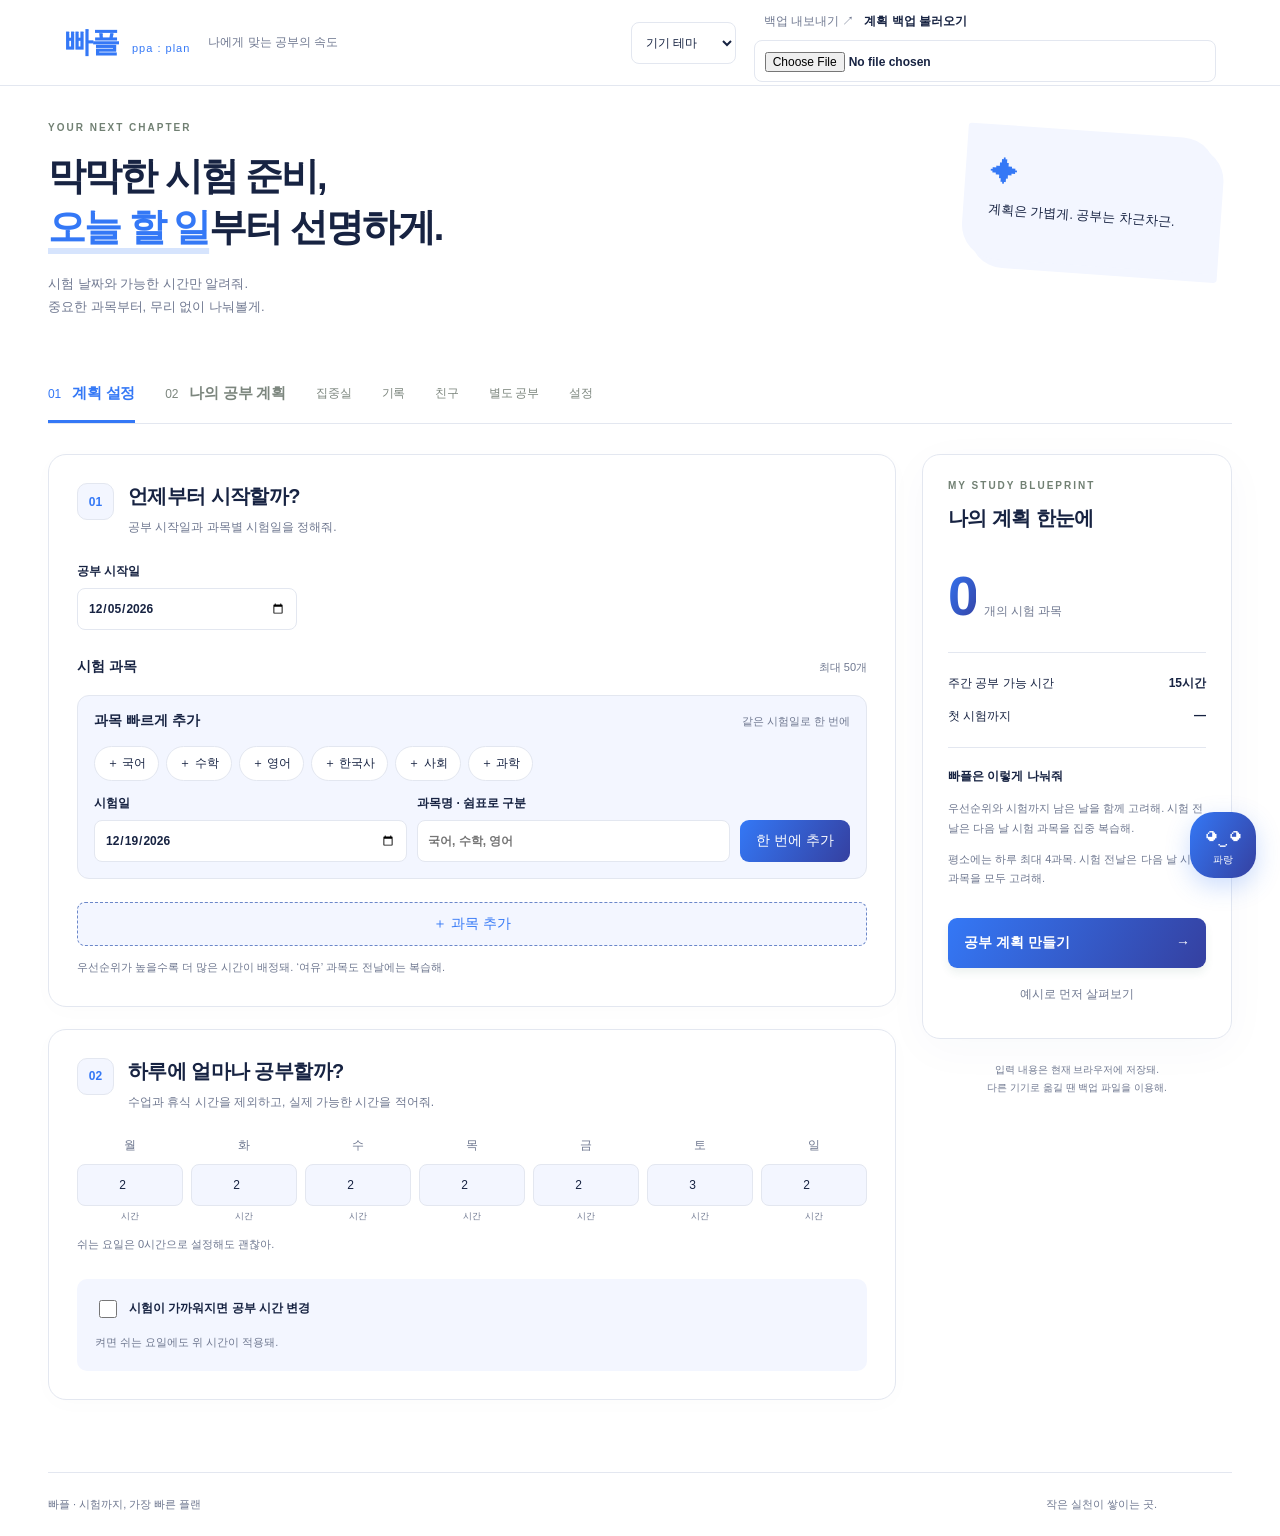
==== public/index.html @ 7ec25a76 "Update 빠플 to current hosted version" ====
<!doctype html><html lang="ko"><head><meta charset="UTF-8"><meta name="viewport" content="width=device-width,initial-scale=1"><meta name="theme-color" content="#245c48"><meta name="description" content="시험 일정과 공부할 수 있는 시간을 연결하는 나만의 자동 시험 플래너"><title>빠플 — 시험까지, 가장 빠른 플랜</title><link rel="stylesheet" href="style.css"><script src="engine.js" defer></script><script src="app.js" defer></script><script src="hub.js" defer></script><script src="daily.js" defer></script><link rel="stylesheet" href="hub.css"><link rel="manifest" href="/manifest.webmanifest"><link rel="apple-touch-icon" href="/favicon.svg"><link rel="stylesheet" href="/refined.css"><script src="/settings.js" defer></script><link rel="stylesheet" href="/cheer.css"><script src="/cheer.js" defer></script></head><body><header><a class="brand" href="#">빠플<span>ppa : plan</span></a><span class="tag">나에게 맞는 공부의 속도</span><select id="theme" aria-label="화면 테마"><option value="system">기기 테마</option><option value="light">라이트</option><option value="dark">다크</option></select><div class="backup-actions"><button id="backup" class="quiet">백업 내보내기 ↗</button><label class="backup-import">계획 백업 불러오기<input id="import" type="file" accept="application/json,.json" aria-label="계획 백업 파일 선택"></label></div></header><main><section class="intro"><div class="eyebrow">YOUR NEXT CHAPTER</div><h1>막막한 시험 준비,<br><em>오늘 할 일</em>부터 선명하게.</h1><p>시험 날짜와 가능한 시간만 알려줘.<br>중요한 과목부터, 무리 없이 나눠볼게.</p><div class="intro-note"><span>✦</span> 계획은 가볍게. 공부는 차근차근.</div></section><nav class="tabs" aria-label="화면 선택"><button id="setupTab" class="active">01 <b>계획 설정</b></button><button id="planTab">02 <b>나의 공부 계획</b></button><button data-hub="focus">집중실</button><button data-hub="records">기록</button><button data-hub="friends">친구</button><button data-hub="independent">별도 공부</button><button data-hub="settings">설정</button><span id="saveStatus">이 기기에 자동 저장</span></nav><div id="message" role="status" aria-live="polite"></div><section id="setup"><form id="form" novalidate><div class="layout"><div class="fields"><article class="card"><div class="section-title"><span>01</span><div><h2>언제부터 시작할까?</h2><p>공부 시작일과 과목별 시험일을 정해줘.</p></div></div><label class="start">공부 시작일<input id="start" type="date" required></label><div class="row-head"><h3>시험 과목</h3><span>최대 50개</span></div><div class="quick-entry"><div class="row-head"><h3>과목 빠르게 추가</h3><span>같은 시험일로 한 번에</span></div><div id="subjectChips"></div><div class="hub-row"><label>시험일<input id="quickDate" type="date"></label><label>과목명 · 쉼표로 구분<input id="quickNames" placeholder="국어, 수학, 영어" maxlength="500"></label><button type="button" id="quickAdd" class="hub-action">한 번에 추가</button></div></div><div id="subjects"></div><button type="button" id="add" class="add">＋ 과목 추가</button><p class="hint">우선순위가 높을수록 더 많은 시간이 배정돼. ‘여유’ 과목도 전날에는 복습해.</p></article><article class="card"><div class="section-title"><span>02</span><div><h2>하루에 얼마나 공부할까?</h2><p>수업과 휴식 시간을 제외하고, 실제 가능한 시간을 적어줘.</p></div></div><div class="hours" id="hours"></div><p class="hint">쉬는 요일은 0시간으로 설정해도 괜찮아.</p><div class="close-box"><label class="toggle"><input id="closeEnabled" type="checkbox"> 시험이 가까워지면 공부 시간 변경</label><div id="closeFields">시험 <input id="threshold" type="number" min="1" max="30" step="1" aria-label="임박 기준 일수">일 전부터 하루 <input id="closeHours" type="number" min="0" max="24" step="0.25" aria-label="임박 시 공부 시간">시간</div><p class="hint">켜면 쉬는 요일에도 위 시간이 적용돼.</p></div></article></div><aside><div class="summary"><div class="eyebrow">MY STUDY BLUEPRINT</div><h2>나의 계획 한눈에</h2><div class="summary-number"><strong id="count">0</strong><span>개의 시험 과목</span></div><dl><div><dt>주간 공부 가능 시간</dt><dd id="weekly">0시간</dd></div><div><dt>첫 시험까지</dt><dd id="until">—</dd></div></dl><div class="rule"><b>빠플은 이렇게 나눠줘</b><p>우선순위와 시험까지 남은 날을 함께 고려해. 시험 전날은 다음 날 시험 과목을 집중 복습해.</p><p>평소에는 하루 최대 4과목. 시험 전날은 다음 날 시험 과목을 모두 고려해.</p></div><button class="primary" type="submit">공부 계획 만들기 <span>→</span></button><button id="demo" class="quiet full" type="button">예시로 먼저 살펴보기</button></div><p class="privacy">입력 내용은 현재 브라우저에 저장돼.<br>다른 기기로 옮길 땐 백업 파일을 이용해.</p></aside></div></form></section><section id="result" hidden><div class="result-heading"><div><div class="eyebrow">ONE DAY AT A TIME</div><h2>이제, 한 칸씩 채워가자.</h2><p id="resultSub"></p></div><button id="edit" class="outline">설정 수정</button></div><div id="stats" class="stats"></div><div class="plan-layout"><article class="card calendar"><div class="calendar-head"><button id="prev" aria-label="이전 달">←</button><h3 id="month"></h3><button id="next" aria-label="다음 달">→</button></div><div class="weekdays"><span>일</span><span>월</span><span>화</span><span>수</span><span>목</span><span>금</span><span>토</span></div><div id="calendar"></div><div class="legend"><span>● 공부 계획</span><span>◇ 시험</span><span>✓ 완료</span></div></article><article class="card day-detail" id="detail"></article></div><article class="card insights"><h3>계획을 잘 활용하려면</h3><div id="insights"></div></article><button id="csv" class="outline">전체 계획 CSV 다운로드 ↓</button></section><section id="hub" hidden></section><button id="petButton" aria-label="파랑의 응원 보기">◕‿◕<small>파랑</small></button><section id="petPanel" hidden><div class="pet-head"><b>파랑의 한마디</b><button id="petClose">닫기</button></div><div class="pet-character">◕‿◕</div><div id="petTip" aria-live="polite"></div><button id="nextTip" class="outline">다른 한마디 ↻</button></section><button id="liveTimer" hidden aria-label="진행 중인 타이머 열기"><b></b><span></span></button><footer>빠플 · 시험까지, 가장 빠른 플랜 <span>작은 실천이 쌓이는 곳.</span></footer></main></body></html>
---- public/style.css ----
:root{--ink:#203d33;--muted:#758078;--green:#245c48;--line:#dce3da;--paper:#fafbf7}*{box-sizing:border-box}body{margin:0;background:var(--paper);color:var(--ink);font-family:Pretendard,-apple-system,BlinkMacSystemFont,'Segoe UI',sans-serif;font-size:14px}button,input,select{font:inherit}button,a,input,select{ -webkit-tap-highlight-color:transparent}button{cursor:pointer}button:disabled{opacity:.4;cursor:default}button:focus-visible,a:focus-visible,input:focus-visible,select:focus-visible{outline:3px solid #c3a24d;outline-offset:3px}header{height:86px;border-bottom:1px solid var(--line);display:flex;align-items:center;gap:28px;padding:0 max(5vw,20px);background:#fff9}.brand{font-size:29px;font-weight:850;letter-spacing:-2px;color:var(--green);text-decoration:none}.brand span{font-size:11px;letter-spacing:1px;margin-left:14px;font-weight:500}.tag{font-size:12px;color:var(--muted)}header button{margin-left:auto}main{max-width:1200px;margin:auto;padding:0 28px}.intro{position:relative;padding:60px 0 48px}.eyebrow{font-size:10px;letter-spacing:2px;color:#718073;font-weight:700}h1{font-size:43px;letter-spacing:-2px;line-height:1.35;margin:18px 0}h1 em{font-style:normal;color:var(--green);text-decoration:underline;text-decoration-color:#d5ddb9;text-underline-offset:8px;text-decoration-thickness:6px}.intro p{line-height:1.8;color:var(--muted)}.intro-note{position:absolute;right:18px;top:95px;width:250px;height:135px;transform:rotate(4deg);background:#edf0de;border-radius:3px 35px 3px 35px;padding:32px 25px;font-size:13px;box-shadow:8px 8px 0 #e2e8d640}.intro-note span{display:block;font-size:28px;color:#8f9b59;margin-bottom:12px}.tabs{display:flex;border-bottom:1px solid var(--line);gap:28px;margin-bottom:30px}.tabs button{padding:17px 0;border:0;border-bottom:3px solid transparent;background:none;color:#7c867e;font-size:12px}.tabs b{font-size:15px;margin-left:8px}.tabs .active{color:var(--green);border-color:var(--green)}.tabs>span{margin-left:auto;align-self:center;font-size:11px;color:var(--muted)}.layout{display:grid;grid-template-columns:minmax(0,1fr) 310px;gap:26px}.card,.summary{background:white;border:1px solid var(--line);border-radius:16px;padding:28px;margin-bottom:22px}.section-title{display:flex;gap:14px;margin-bottom:25px}.section-title>span{background:#edf3e9;color:var(--green);border-radius:10px;width:37px;height:37px;display:grid;place-items:center;font-weight:700;font-size:12px}h2{font-size:20px;letter-spacing:-.6px;margin:0 0 8px}h3{font-size:14px;margin:0}.section-title p{margin:0;color:var(--muted);font-size:12px;line-height:1.6}label{font-size:12px;font-weight:600}input,select{border:1px solid var(--line);background:#fcfdfb;color:var(--ink);padding:11px 10px;border-radius:8px;min-width:0;width:100%;height:42px}input[type=checkbox]{width:18px;height:18px;accent-color:var(--green)}.start{display:block;width:220px}.start input{display:block;margin-top:8px}.row-head{display:flex;justify-content:space-between;margin:28px 0 12px}.row-head span,.hint{font-size:11px;color:var(--muted);line-height:1.8}.subject{display:grid;grid-template-columns:minmax(90px,1fr) 145px 105px 28px;gap:8px;margin:12px 0}.subject label{font-size:10px;color:var(--muted)}.subject input,.subject select{margin-top:6px;font-size:12px}.remove{border:0;background:none;color:#9a7167;align-self:end;height:42px;font-size:20px}.add{border:1px dashed #b7c6b6;border-radius:8px;width:100%;padding:12px;background:#f9fbf6;color:var(--green);margin-top:5px}.hint{margin:12px 0 0}.hours{display:grid;grid-template-columns:repeat(7,1fr);gap:8px}.hours label{text-align:center;color:var(--muted);font-weight:500}.hours input{text-align:center;padding:10px 2px;margin-top:10px}.hours small{display:block;font-size:9px;margin-top:4px}.close-box{margin-top:24px;background:#f5f7f0;padding:18px;border-radius:10px}.toggle{display:flex;align-items:center;gap:9px;margin-bottom:12px}#closeFields{font-size:12px;line-height:2}#closeFields input{width:65px;height:34px;padding:6px}.summary{position:sticky;top:20px;background:#eff3e9;border-color:#e0e6d6;padding:25px}.summary h2{margin-top:14px}.summary-number{border-bottom:1px solid #d7dfce;padding:24px 0}.summary-number strong{font-size:55px;letter-spacing:-3px;margin-right:8px}.summary-number span{font-size:12px;color:var(--muted)}dl{margin:22px 0}dl div{display:flex;justify-content:space-between;font-size:12px;margin:16px 0}dd{margin:0;font-weight:700}.rule{font-size:12px;line-height:1.8;padding:18px 0;border-top:1px solid #d7dfce}.rule p{color:#6c7d6c;font-size:11px}.primary{border:0;background:var(--green);color:white;border-radius:9px;width:100%;padding:16px;font-weight:650;text-align:left;box-shadow:0 5px 9px #245c4815}.primary span{float:right}.quiet{background:transparent;border:0;color:var(--muted);font-size:12px;padding:10px}.full{width:100%;margin-top:8px}.privacy{text-align:center;color:var(--muted);font-size:10px;line-height:1.8}.import{display:block;text-align:center;color:var(--green);font-size:11px;text-decoration:underline;cursor:pointer}.import input{display:block;width:100%;font-size:10px;height:auto;margin-top:10px}footer{border-top:1px solid var(--line);margin-top:50px;padding:24px 0;font-size:11px;color:var(--muted)}footer span{float:right}.outline{background:white;border:1px solid var(--line);border-radius:8px;padding:11px 17px;color:var(--ink)}#message:empty{display:none}#message{padding:14px 18px;background:#fff0dd;color:#935216;border-radius:9px;margin-bottom:20px}.result-heading{display:flex;justify-content:space-between;align-items:center;margin:38px 0 25px}.result-heading h2{font-size:29px;margin-top:12px}.result-heading p{color:var(--muted);font-size:12px}.stats{display:grid;grid-template-columns:repeat(3,1fr);gap:16px;margin-bottom:24px}.stat{padding:20px;background:#edf3e9;border-radius:12px}.stat span{font-size:12px;color:var(--muted);display:block}.stat strong{font-size:28px;display:block;margin-top:10px}.plan-layout{display:grid;grid-template-columns:minmax(0,1.5fr) minmax(280px,1fr);gap:24px}.calendar{padding:22px}.calendar-head{display:flex;justify-content:space-between;align-items:center;margin-bottom:25px}.calendar-head button{background:transparent;border:1px solid var(--line);border-radius:7px;width:32px;height:32px}.weekdays,#calendar{display:grid;grid-template-columns:repeat(7,minmax(0,1fr))}.weekdays span{text-align:center;color:var(--muted);font-size:11px;padding:0 0 12px}#calendar button{min-height:72px;text-align:left;padding:9px 5px;border:1px solid #edf0e8;background:white;border-radius:6px;color:var(--ink);font-size:13px}#calendar button.active{background:#245c48;color:white;border-color:#245c48}#calendar button small{display:block;font-size:9px;margin-top:7px}#calendar button.exam{border-bottom:3px solid #b79d61}.legend{display:flex;gap:20px;margin-top:18px;font-size:10px;color:var(--muted)}.day-detail h2{font-size:23px;margin:10px 0}.day-detail>p{color:var(--muted);font-size:12px;line-height:1.7}.task{display:flex;align-items:center;gap:12px;padding:18px 0;border-bottom:1px solid var(--line);cursor:pointer}.task div{flex:1}.task strong{display:block;font-size:14px}.task small{display:block;font-size:10px;color:var(--muted);margin-top:5px}.task.checked strong{text-decoration:line-through;color:var(--muted)}.task>span{font-size:13px;font-weight:700}.exam-note{background:#f5eedf;padding:12px;border-radius:8px;margin:15px 0;font-size:12px}.insights p{font-size:12px;color:var(--muted);line-height:1.9}progress{width:100%;height:8px;accent-color:var(--green);margin-top:14px}[hidden]{display:none!important}@media(max-width:900px){.layout{grid-template-columns:1fr 270px;gap:16px}.subject{grid-template-columns:1fr 1fr}.subject .remove{grid-column:2;justify-self:end;height:24px}.hours{gap:4px}.card{padding:20px}.intro-note{right:0;width:220px}.plan-layout{grid-template-columns:1fr}}@media(max-width:680px){header{height:70px;gap:0;padding:0 20px}.tag,.brand span{display:none}main{padding:0 18px}.intro{padding:37px 0 25px}h1{font-size:32px}.intro-note{display:none}.intro p{font-size:13px}.layout{display:block}.summary{position:static}.tabs{gap:18px}.tabs>span{font-size:9px}.tabs b{font-size:13px;margin-left:3px}.card{padding:20px 16px}.hours{gap:5px}.hours input{font-size:13px}.subject{grid-template-columns:minmax(0,1fr) 135px;gap:8px}.subject select{width:100%}.row-head{margin-top:23px}.stats{gap:7px}.stat{padding:15px 10px}.stat strong{font-size:21px}.stat span{font-size:10px}.result-heading h2{font-size:23px}.result-heading{gap:10px}.outline{padding:10px;font-size:12px}#calendar button{min-height:65px}.calendar{padding:16px 10px}footer span{display:none}.start{width:100%}}
---- public/hub.css ----
:root{--green:#3478f6;--ink:#172342;--muted:#6f7890;--line:#e3e7f0;--paper:#fff;--surface:#fff;--soft:#f3f6ff;--gradient:linear-gradient(120deg,#3478f6,#3540a0)}html[data-theme=dark]{color-scheme:dark;--ink:#edf1ff;--muted:#9ca9c5;--line:#293148;--paper:#080a0f;--surface:#111621;--soft:#171e31}body{background:var(--paper);color:var(--ink)}header{background:var(--paper);gap:18px}header #theme{width:105px;margin-left:auto;font-size:12px}header #backup{margin-left:0}.card,.summary,input,select,.outline,#calendar button{background:var(--surface);color:var(--ink);border-color:var(--line)}.summary,.stat,.section-title>span,.close-box,.intro-note{background:var(--soft);border-color:var(--line)}.primary,#calendar button.active{background:var(--gradient);color:#fff}.intro-note{box-shadow:8px 8px 0 var(--soft)}.intro-note span{color:var(--green)}h1 em{text-decoration-color:#3478f633}.summary-number,.rule,.task{border-color:var(--line)}.rule p{color:var(--muted)}.add{background:var(--soft);border-color:#6b87c9}.tabs{overflow-x:auto;gap:22px;white-space:nowrap}.tabs>span{display:none}.exam-note{background:var(--soft)}#petButton{position:fixed;bottom:22px;right:24px;width:66px;height:66px;border:0;border-radius:24px;background:var(--gradient);color:white;font-size:23px;box-shadow:0 8px 25px #3478f640;z-index:5;animation:float 4s ease-in-out infinite}#petButton small{display:block;font-size:10px;margin-top:3px}@keyframes float{50%{transform:translateY(-5px)}}#petPanel{position:fixed;right:24px;bottom:100px;background:var(--surface);border:1px solid var(--line);border-radius:20px;width:340px;max-width:calc(100vw - 32px);padding:18px;box-shadow:0 15px 80px #0003;z-index:6}.pet-head{display:flex;justify-content:space-between;align-items:center}.pet-head button,.pet-prompts button,#petForm button{border:1px solid var(--line);background:var(--soft);color:var(--ink);padding:8px;border-radius:8px}.pet-character{background:var(--gradient);color:white;font-size:42px;width:100px;padding:20px 5px;text-align:center;border-radius:30px;margin:20px auto}#petChat{max-height:190px;overflow:auto;font-size:12px;line-height:1.8}#petChat p{padding:10px;border-radius:10px;background:var(--soft)}#petForm{display:flex;gap:7px;margin-top:15px}.pet-prompts{display:flex;gap:6px}#hub{margin-top:30px}.hub-heading{margin:25px 0}.hub-heading h2{font-size:28px}.hub-grid{display:grid;grid-template-columns:1.3fr 1fr;gap:24px}.timer-display{font-size:clamp(48px,8vw,85px);font-variant-numeric:tabular-nums;text-align:center;letter-spacing:-3px;margin:35px 0 10px}.center{text-align:center}.mode-buttons{display:flex;gap:6px;margin:20px 0;flex-wrap:wrap}.mode-buttons button,.hub-action{border:1px solid var(--line);background:var(--soft);color:var(--ink);padding:11px 16px;border-radius:9px}.mode-buttons button.selected{background:var(--gradient);color:white}.hub-row{display:flex;gap:10px;align-items:center;margin:14px 0}.hub-row label{flex:1}.hub-row input,.hub-row select{margin-top:8px}.record-row,.friend-row{padding:16px 0;border-bottom:1px solid var(--line);display:flex;gap:12px;align-items:center}.record-row>div,.friend-row>div{flex:1}.record-row small,.friend-row small{display:block;color:var(--muted);font-size:11px;line-height:1.8}.friend-row button{border:1px solid var(--line);border-radius:8px;background:var(--soft);color:var(--ink);padding:8px}.code{font-size:12px;overflow-wrap:anywhere;background:var(--soft);padding:15px;border-radius:9px;user-select:all}.chat-list{height:250px;overflow:auto;padding:10px 0}.bubble{background:var(--soft);padding:12px;border-radius:10px;margin:8px 35px 8px 0;white-space:pre-wrap;overflow-wrap:anywhere;font-size:13px}.bubble.mine{margin:8px 0 8px 35px;background:var(--gradient);color:white}.bubble small{display:block;font-size:9px;opacity:.7;margin-top:7px}.notice{padding:14px;border:1px solid var(--line);border-radius:9px;font-size:12px;color:var(--muted);line-height:1.8}#hub input[type=checkbox]{width:18px;height:18px}.summary-number strong{color:var(--ink)}@media(max-width:680px){.hub-grid{display:block}header{gap:8px}header #theme{width:90px}header #backup{font-size:10px}.tabs{gap:18px}.tabs button{flex-shrink:0}#petButton{right:16px;bottom:16px}.hub-row{flex-wrap:wrap}.hub-row label{min-width:100px}}@media(prefers-reduced-motion:reduce){*{animation:none!important;transition:none!important}}
/* Refined daily workspace */
main{max-width:1240px}.intro{padding:36px 0 32px}h1{font-size:38px}.intro p{font-size:13px}.intro-note{top:45px}.tabs{gap:30px;background:var(--paper);position:sticky;top:0;z-index:3;padding-top:4px}.tabs button{letter-spacing:-.2px}.card,.summary{box-shadow:0 4px 24px #14275c04;border-radius:18px}.section-title>span{border:1px solid var(--line);background:var(--soft)}.hub-heading{margin:32px 0 24px}.hub-heading h2{margin-top:12px;letter-spacing:-1px}.quick-entry{background:var(--soft);border:1px solid var(--line);border-radius:12px;padding:16px;margin:18px 0}.quick-entry .row-head{margin:0 0 14px}#subjectChips{display:flex;flex-wrap:wrap;gap:7px}#subjectChips button{border:1px solid var(--line);background:var(--surface);color:var(--ink);border-radius:20px;padding:8px 12px;font-size:12px}.quick-entry .hub-row{align-items:end;margin-bottom:0}.quick-entry .hub-row label{min-width:130px}.quick-entry input{background:var(--surface)}.quick-entry .hub-action{height:42px;white-space:nowrap;background:var(--gradient);color:white;border:0}.subject{background:var(--surface);padding:13px 0;margin:0;border-bottom:1px solid var(--line)}.subject label{font-size:11px}.hours input{background:var(--soft)}.summary{background:var(--surface);box-shadow:0 10px 45px #213d8a08}.summary-number strong{background:var(--gradient);background-clip:text;-webkit-text-fill-color:transparent}.primary{transition:box-shadow .15s,transform .15s}.primary:hover{box-shadow:0 6px 22px #3478f633}.primary:active{transform:translateY(1px)}#message{background:var(--soft);border:1px solid var(--line);color:var(--ink);font-size:13px;line-height:1.6;scroll-margin-top:75px}#message.error{background:#fff0f1;border-color:#f4a4ad;color:#ab2034;border-left:4px solid #dc334b;font-weight:600}html[data-theme=dark] #message.error{background:#30151e;border-color:#8f354b;color:#ffb6c3}input[aria-invalid=true],select[aria-invalid=true]{border:2px solid #dc334b!important;background:#dc334b0d!important}.focus-grid{grid-template-columns:1fr 1fr;align-items:start}.focus-grid>.card{margin-bottom:0}.focus-grid .alarm-card{grid-column:1/-1;margin-top:0;display:grid;grid-template-columns:1fr 1fr;gap:8px 25px}.alarm-card h2,.alarm-card>.hint,.alarm-card #alarmStatus{grid-column:1/-1}.alarm-card h3,.alarm-card h3+.hint{display:none}.progress-ring{--progress:0%;position:relative;margin:30px auto 22px;width:260px;height:260px;border-radius:50%;background:conic-gradient(from -90deg,#3478f6 0%,#3540a0 var(--progress),var(--line) var(--progress));display:flex;flex-direction:column;align-items:center;justify-content:center;isolation:isolate}.progress-ring:before{content:'';position:absolute;inset:9px;border-radius:50%;background:var(--surface);z-index:-1}.progress-ring .timer-display{font-size:42px;letter-spacing:-1.5px;margin:0 0 15px}.progress-ring strong{font-size:22px;color:var(--green)}.progress-ring small{color:var(--muted);margin-top:8px;font-size:11px}.daily-heading{display:flex;align-items:center;justify-content:space-between;gap:12px;margin-bottom:24px}.daily-heading h2{margin-top:10px;margin-bottom:0}.daily-heading>span{font-size:11px;border:1px solid var(--line);border-radius:7px;padding:8px;color:var(--muted)}.daily-task{display:flex;align-items:center;gap:12px;padding:19px 0;border-bottom:1px solid var(--line)}.subject-dot{width:8px;height:27px;border-radius:5px;background:var(--gradient)}.daily-task-info{flex:1;min-width:65px}.daily-task-info b{font-size:14px;overflow-wrap:anywhere}.daily-task-info small{display:block;color:var(--muted);font-size:11px;margin-top:6px}.minute-editor{display:flex;align-items:center;gap:5px;color:var(--muted);font-size:11px}.minute-editor input{width:72px;height:38px;text-align:center;padding:6px;font-size:14px;font-weight:600}.daily-task .outline{font-size:11px;padding:10px}.daily-total{display:flex;justify-content:space-between;background:var(--soft);padding:16px;border-radius:10px;margin-top:22px;font-size:12px}.daily-total b{font-size:15px}.today-inline{border-top:1px solid var(--line);margin-top:24px;padding-top:24px}.today-inline+.primary{margin-top:18px}.empty-state{padding:35px 10px;text-align:center;color:var(--muted);line-height:1.8}.empty-state p{font-size:12px}.my-achievement{padding:18px;background:var(--soft);border-radius:12px;margin:20px 0}.my-achievement>span{font-size:12px;display:block;margin-bottom:10px}.my-achievement>strong{font-size:22px;letter-spacing:-.5px}.my-achievement small{font-size:14px;color:var(--muted);font-weight:400}#petTip{font-size:14px;line-height:1.9;padding:18px 0 24px}.pet-head button{padding:8px 12px}.friend-row{padding:20px 0}.friend-row small{margin-top:6px}.friend-row>div{overflow-wrap:anywhere}.timer-display{font-weight:650}.record-row b{font-size:14px}footer{padding-right:75px}html[data-theme=dark] .card{box-shadow:none}@media(max-width:900px){.quick-entry .hub-row{flex-wrap:wrap}.focus-grid{grid-template-columns:1fr 1fr}.daily-task{flex-wrap:wrap}.daily-task-info{flex-basis:80px}}@media(max-width:680px){.intro{padding:25px 0 22px}h1{font-size:29px}.intro p{font-size:12px}.tabs{gap:23px}.hub-heading h2{font-size:24px}.focus-grid{display:flex;flex-direction:column;gap:18px}.focus-grid>.card{width:100%}.daily-card{order:-1}.focus-grid .alarm-card{display:block}.progress-ring{width:240px;height:240px}.quick-entry .hub-row{display:grid;grid-template-columns:1fr}.quick-entry .hub-row label{width:100%}.quick-entry .hub-action{width:100%}.quick-entry .row-head span{font-size:10px}.daily-task{flex-wrap:nowrap;gap:9px}.daily-task-info{flex-basis:auto}.minute-editor input{width:62px}.subject{padding:16px 0}#message{scroll-margin-top:65px}.today-inline .daily-task{flex-wrap:wrap}.today-inline .daily-task-info{flex:1}.summary{padding:24px}.timer-display{font-size:45px}} 
.save-minutes{border:0;background:var(--soft);color:var(--green);padding:8px;border-radius:7px;font-size:10px}.daily-task{gap:8px}.daily-task .outline{padding:10px 8px}@media(max-width:400px){.daily-task{flex-wrap:wrap}.daily-task-info{min-width:80px}.daily-task .outline{margin-left:auto}}
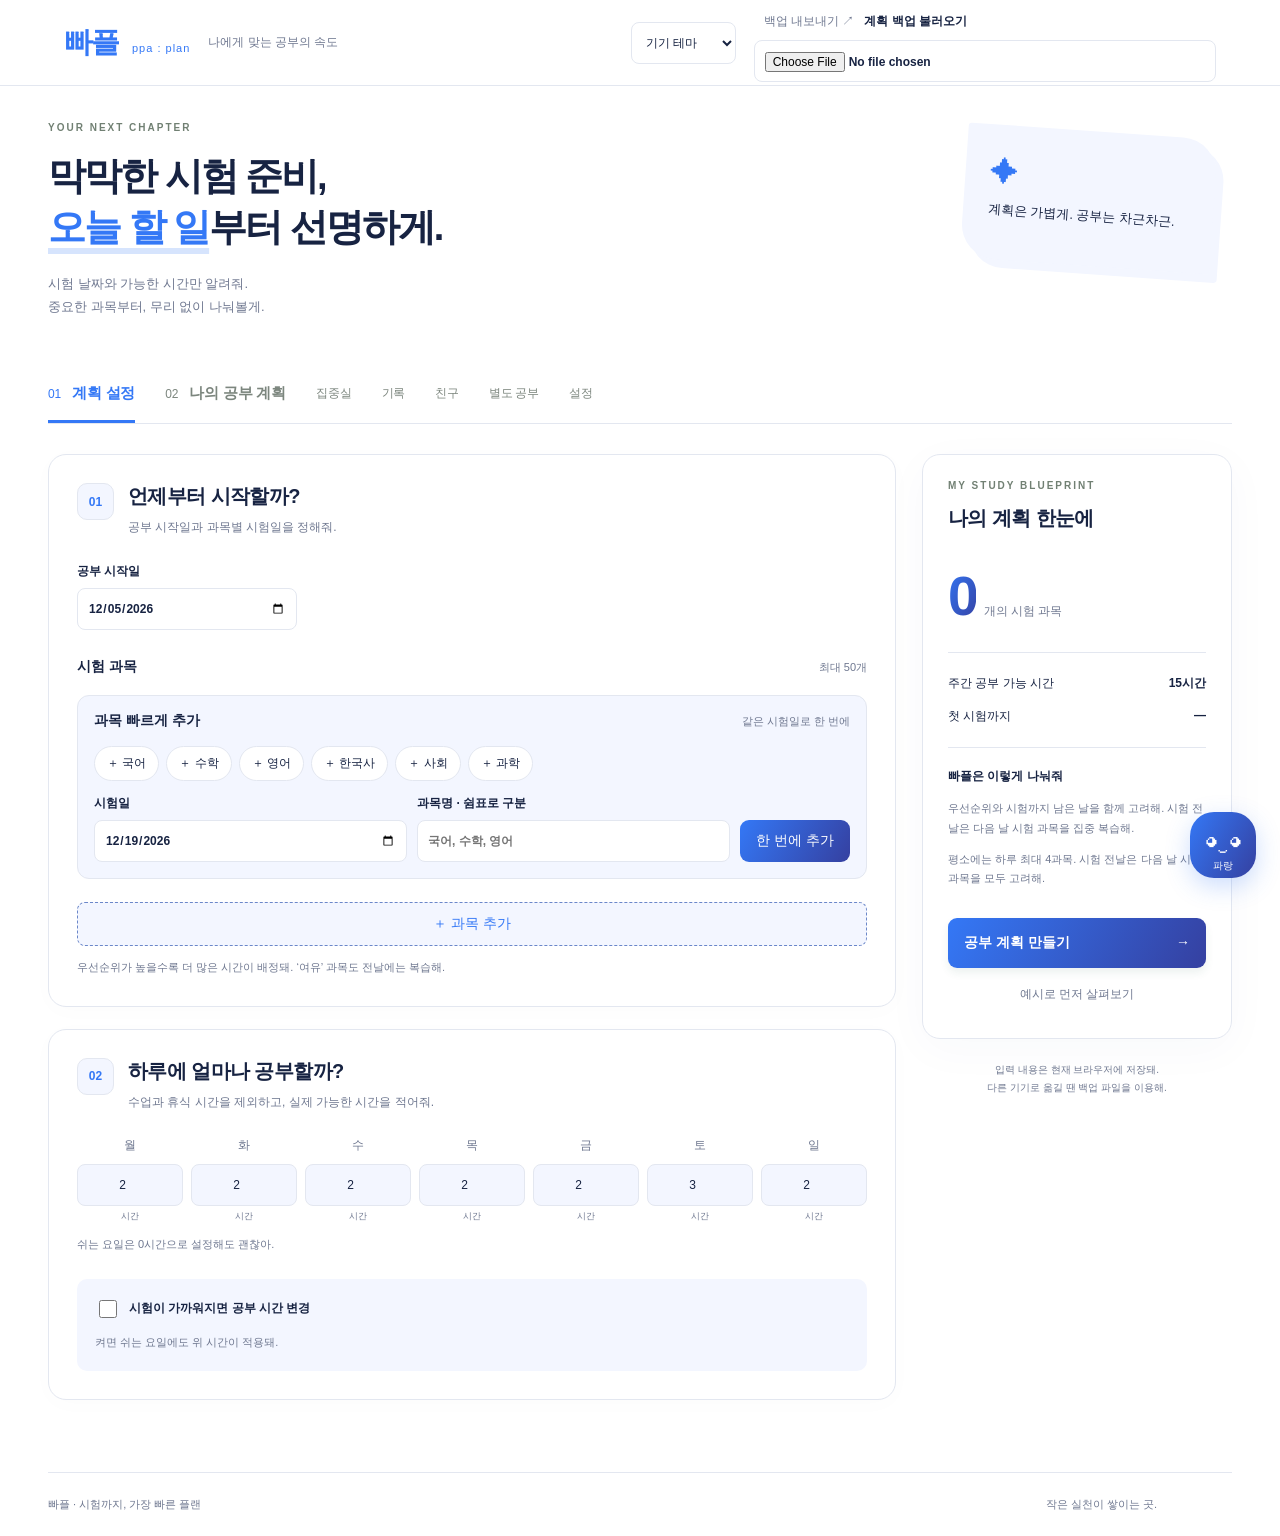
==== commit 8d833231: "Fix responsive form overlap and long-content overflow across study screens" ====
--- a/public/index.html
+++ b/public/index.html
@@ -1 +1 @@
-<!doctype html><html lang="ko"><head><meta charset="UTF-8"><meta name="viewport" content="width=device-width,initial-scale=1"><meta name="theme-color" content="#245c48"><meta name="description" content="시험 일정과 공부할 수 있는 시간을 연결하는 나만의 자동 시험 플래너"><title>빠플 — 시험까지, 가장 빠른 플랜</title><link rel="stylesheet" href="style.css"><script src="engine.js" defer></script><script src="app.js" defer></script><script src="hub.js" defer></script><script src="daily.js" defer></script><link rel="stylesheet" href="hub.css"><link rel="manifest" href="/manifest.webmanifest"><link rel="apple-touch-icon" href="/favicon.svg"><link rel="stylesheet" href="/refined.css"><script src="/settings.js" defer></script><link rel="stylesheet" href="/cheer.css"><script src="/cheer.js" defer></script></head><body><header><a class="brand" href="#">빠플<span>ppa : plan</span></a><span class="tag">나에게 맞는 공부의 속도</span><select id="theme" aria-label="화면 테마"><option value="system">기기 테마</option><option value="light">라이트</option><option value="dark">다크</option></select><div class="backup-actions"><button id="backup" class="quiet">백업 내보내기 ↗</button><label class="backup-import">계획 백업 불러오기<input id="import" type="file" accept="application/json,.json" aria-label="계획 백업 파일 선택"></label></div></header><main><section class="intro"><div class="eyebrow">YOUR NEXT CHAPTER</div><h1>막막한 시험 준비,<br><em>오늘 할 일</em>부터 선명하게.</h1><p>시험 날짜와 가능한 시간만 알려줘.<br>중요한 과목부터, 무리 없이 나눠볼게.</p><div class="intro-note"><span>✦</span> 계획은 가볍게. 공부는 차근차근.</div></section><nav class="tabs" aria-label="화면 선택"><button id="setupTab" class="active">01 <b>계획 설정</b></button><button id="planTab">02 <b>나의 공부 계획</b></button><button data-hub="focus">집중실</button><button data-hub="records">기록</button><button data-hub="friends">친구</button><button data-hub="independent">별도 공부</button><button data-hub="settings">설정</button><span id="saveStatus">이 기기에 자동 저장</span></nav><div id="message" role="status" aria-live="polite"></div><section id="setup"><form id="form" novalidate><div class="layout"><div class="fields"><article class="card"><div class="section-title"><span>01</span><div><h2>언제부터 시작할까?</h2><p>공부 시작일과 과목별 시험일을 정해줘.</p></div></div><label class="start">공부 시작일<input id="start" type="date" required></label><div class="row-head"><h3>시험 과목</h3><span>최대 50개</span></div><div class="quick-entry"><div class="row-head"><h3>과목 빠르게 추가</h3><span>같은 시험일로 한 번에</span></div><div id="subjectChips"></div><div class="hub-row"><label>시험일<input id="quickDate" type="date"></label><label>과목명 · 쉼표로 구분<input id="quickNames" placeholder="국어, 수학, 영어" maxlength="500"></label><button type="button" id="quickAdd" class="hub-action">한 번에 추가</button></div></div><div id="subjects"></div><button type="button" id="add" class="add">＋ 과목 추가</button><p class="hint">우선순위가 높을수록 더 많은 시간이 배정돼. ‘여유’ 과목도 전날에는 복습해.</p></article><article class="card"><div class="section-title"><span>02</span><div><h2>하루에 얼마나 공부할까?</h2><p>수업과 휴식 시간을 제외하고, 실제 가능한 시간을 적어줘.</p></div></div><div class="hours" id="hours"></div><p class="hint">쉬는 요일은 0시간으로 설정해도 괜찮아.</p><div class="close-box"><label class="toggle"><input id="closeEnabled" type="checkbox"> 시험이 가까워지면 공부 시간 변경</label><div id="closeFields">시험 <input id="threshold" type="number" min="1" max="30" step="1" aria-label="임박 기준 일수">일 전부터 하루 <input id="closeHours" type="number" min="0" max="24" step="0.25" aria-label="임박 시 공부 시간">시간</div><p class="hint">켜면 쉬는 요일에도 위 시간이 적용돼.</p></div></article></div><aside><div class="summary"><div class="eyebrow">MY STUDY BLUEPRINT</div><h2>나의 계획 한눈에</h2><div class="summary-number"><strong id="count">0</strong><span>개의 시험 과목</span></div><dl><div><dt>주간 공부 가능 시간</dt><dd id="weekly">0시간</dd></div><div><dt>첫 시험까지</dt><dd id="until">—</dd></div></dl><div class="rule"><b>빠플은 이렇게 나눠줘</b><p>우선순위와 시험까지 남은 날을 함께 고려해. 시험 전날은 다음 날 시험 과목을 집중 복습해.</p><p>평소에는 하루 최대 4과목. 시험 전날은 다음 날 시험 과목을 모두 고려해.</p></div><button class="primary" type="submit">공부 계획 만들기 <span>→</span></button><button id="demo" class="quiet full" type="button">예시로 먼저 살펴보기</button></div><p class="privacy">입력 내용은 현재 브라우저에 저장돼.<br>다른 기기로 옮길 땐 백업 파일을 이용해.</p></aside></div></form></section><section id="result" hidden><div class="result-heading"><div><div class="eyebrow">ONE DAY AT A TIME</div><h2>이제, 한 칸씩 채워가자.</h2><p id="resultSub"></p></div><button id="edit" class="outline">설정 수정</button></div><div id="stats" class="stats"></div><div class="plan-layout"><article class="card calendar"><div class="calendar-head"><button id="prev" aria-label="이전 달">←</button><h3 id="month"></h3><button id="next" aria-label="다음 달">→</button></div><div class="weekdays"><span>일</span><span>월</span><span>화</span><span>수</span><span>목</span><span>금</span><span>토</span></div><div id="calendar"></div><div class="legend"><span>● 공부 계획</span><span>◇ 시험</span><span>✓ 완료</span></div></article><article class="card day-detail" id="detail"></article></div><article class="card insights"><h3>계획을 잘 활용하려면</h3><div id="insights"></div></article><button id="csv" class="outline">전체 계획 CSV 다운로드 ↓</button></section><section id="hub" hidden></section><button id="petButton" aria-label="파랑의 응원 보기">◕‿◕<small>파랑</small></button><section id="petPanel" hidden><div class="pet-head"><b>파랑의 한마디</b><button id="petClose">닫기</button></div><div class="pet-character">◕‿◕</div><div id="petTip" aria-live="polite"></div><button id="nextTip" class="outline">다른 한마디 ↻</button></section><button id="liveTimer" hidden aria-label="진행 중인 타이머 열기"><b></b><span></span></button><footer>빠플 · 시험까지, 가장 빠른 플랜 <span>작은 실천이 쌓이는 곳.</span></footer></main></body></html>
+<!doctype html><html lang="ko"><head><meta charset="UTF-8"><meta name="viewport" content="width=device-width,initial-scale=1"><meta name="theme-color" content="#245c48"><meta name="description" content="시험 일정과 공부할 수 있는 시간을 연결하는 나만의 자동 시험 플래너"><title>빠플 — 시험까지, 가장 빠른 플랜</title><link rel="stylesheet" href="style.css"><script src="engine.js" defer></script><script src="app.js" defer></script><script src="hub.js" defer></script><script src="daily.js" defer></script><link rel="stylesheet" href="hub.css"><link rel="manifest" href="/manifest.webmanifest"><link rel="apple-touch-icon" href="/favicon.svg"><link rel="stylesheet" href="/refined.css"><script src="/settings.js" defer></script><link rel="stylesheet" href="/cheer.css"><script src="/cheer.js" defer></script><link rel="stylesheet" href="/responsive.css"></head><body><header><a class="brand" href="#">빠플<span>ppa : plan</span></a><span class="tag">나에게 맞는 공부의 속도</span><select id="theme" aria-label="화면 테마"><option value="system">기기 테마</option><option value="light">라이트</option><option value="dark">다크</option></select><div class="backup-actions"><button id="backup" class="quiet">백업 내보내기 ↗</button><label class="backup-import">계획 백업 불러오기<input id="import" type="file" accept="application/json,.json" aria-label="계획 백업 파일 선택"></label></div></header><main><section class="intro"><div class="eyebrow">YOUR NEXT CHAPTER</div><h1>막막한 시험 준비,<br><em>오늘 할 일</em>부터 선명하게.</h1><p>시험 날짜와 가능한 시간만 알려줘.<br>중요한 과목부터, 무리 없이 나눠볼게.</p><div class="intro-note"><span>✦</span> 계획은 가볍게. 공부는 차근차근.</div></section><nav class="tabs" aria-label="화면 선택"><button id="setupTab" class="active">01 <b>계획 설정</b></button><button id="planTab">02 <b>나의 공부 계획</b></button><button data-hub="focus">집중실</button><button data-hub="records">기록</button><button data-hub="friends">친구</button><button data-hub="independent">별도 공부</button><button data-hub="settings">설정</button><button id="petButton" aria-label="파랑의 응원 보기">◕‿◕<small>파랑</small></button><span id="saveStatus">이 기기에 자동 저장</span></nav><div id="message" role="status" aria-live="polite"></div><section id="setup"><form id="form" novalidate><div class="layout"><div class="fields"><article class="card"><div class="section-title"><span>01</span><div><h2>언제부터 시작할까?</h2><p>공부 시작일과 과목별 시험일을 정해줘.</p></div></div><label class="start">공부 시작일<input id="start" type="date" required></label><div class="row-head"><h3>시험 과목</h3><span>최대 50개</span></div><div class="quick-entry"><div class="row-head"><h3>과목 빠르게 추가</h3><span>같은 시험일로 한 번에</span></div><div id="subjectChips"></div><div class="hub-row"><label>시험일<input id="quickDate" type="date"></label><label>과목명 · 쉼표로 구분<input id="quickNames" placeholder="국어, 수학, 영어" maxlength="500"></label><button type="button" id="quickAdd" class="hub-action">한 번에 추가</button></div></div><div id="subjects"></div><button type="button" id="add" class="add">＋ 과목 추가</button><p class="hint">우선순위가 높을수록 더 많은 시간이 배정돼. ‘여유’ 과목도 전날에는 복습해.</p></article><article class="card"><div class="section-title"><span>02</span><div><h2>하루에 얼마나 공부할까?</h2><p>수업과 휴식 시간을 제외하고, 실제 가능한 시간을 적어줘.</p></div></div><div class="hours" id="hours"></div><p class="hint">쉬는 요일은 0시간으로 설정해도 괜찮아.</p><div class="close-box"><label class="toggle"><input id="closeEnabled" type="checkbox"> 시험이 가까워지면 공부 시간 변경</label><div id="closeFields"><label class="close-field">시험 <input id="threshold" type="number" min="1" max="30" step="1" aria-label="임박 기준 일수">일 전부터</label><label class="close-field">하루 <input id="closeHours" type="number" min="0" max="24" step="0.25" aria-label="임박 시 공부 시간">시간</label></div><p class="hint">켜면 쉬는 요일에도 위 시간이 적용돼.</p></div></article></div><aside><div class="summary"><div class="eyebrow">MY STUDY BLUEPRINT</div><h2>나의 계획 한눈에</h2><div class="summary-number"><strong id="count">0</strong><span>개의 시험 과목</span></div><dl><div><dt>주간 공부 가능 시간</dt><dd id="weekly">0시간</dd></div><div><dt>첫 시험까지</dt><dd id="until">—</dd></div></dl><div class="rule"><b>빠플은 이렇게 나눠줘</b><p>우선순위와 시험까지 남은 날을 함께 고려해. 시험 전날은 다음 날 시험 과목을 집중 복습해.</p><p>평소에는 하루 최대 4과목. 시험 전날은 다음 날 시험 과목을 모두 고려해.</p></div><button class="primary" type="submit">공부 계획 만들기 <span>→</span></button><button id="demo" class="quiet full" type="button">예시로 먼저 살펴보기</button></div><p class="privacy">입력 내용은 현재 브라우저에 저장돼.<br>다른 기기로 옮길 땐 백업 파일을 이용해.</p></aside></div></form></section><section id="result" hidden><div class="result-heading"><div><div class="eyebrow">ONE DAY AT A TIME</div><h2>이제, 한 칸씩 채워가자.</h2><p id="resultSub"></p></div><button id="edit" class="outline">설정 수정</button></div><div id="stats" class="stats"></div><div class="plan-layout"><article class="card calendar"><div class="calendar-head"><button id="prev" aria-label="이전 달">←</button><h3 id="month"></h3><button id="next" aria-label="다음 달">→</button></div><div class="weekdays"><span>일</span><span>월</span><span>화</span><span>수</span><span>목</span><span>금</span><span>토</span></div><div id="calendar"></div><div class="legend"><span>● 공부 계획</span><span>◇ 시험</span><span>✓ 완료</span></div></article><article class="card day-detail" id="detail"></article></div><article class="card insights"><h3>계획을 잘 활용하려면</h3><div id="insights"></div></article><button id="csv" class="outline">전체 계획 CSV 다운로드 ↓</button></section><section id="hub" hidden></section><section id="petPanel" hidden><div class="pet-head"><b>파랑의 한마디</b><button id="petClose">닫기</button></div><div class="pet-character">◕‿◕</div><div id="petTip" aria-live="polite"></div><button id="nextTip" class="outline">다른 한마디 ↻</button></section><button id="liveTimer" hidden aria-label="진행 중인 타이머 열기"><b></b><span></span></button><footer>빠플 · 시험까지, 가장 빠른 플랜 <span>작은 실천이 쌓이는 곳.</span></footer></main></body></html>
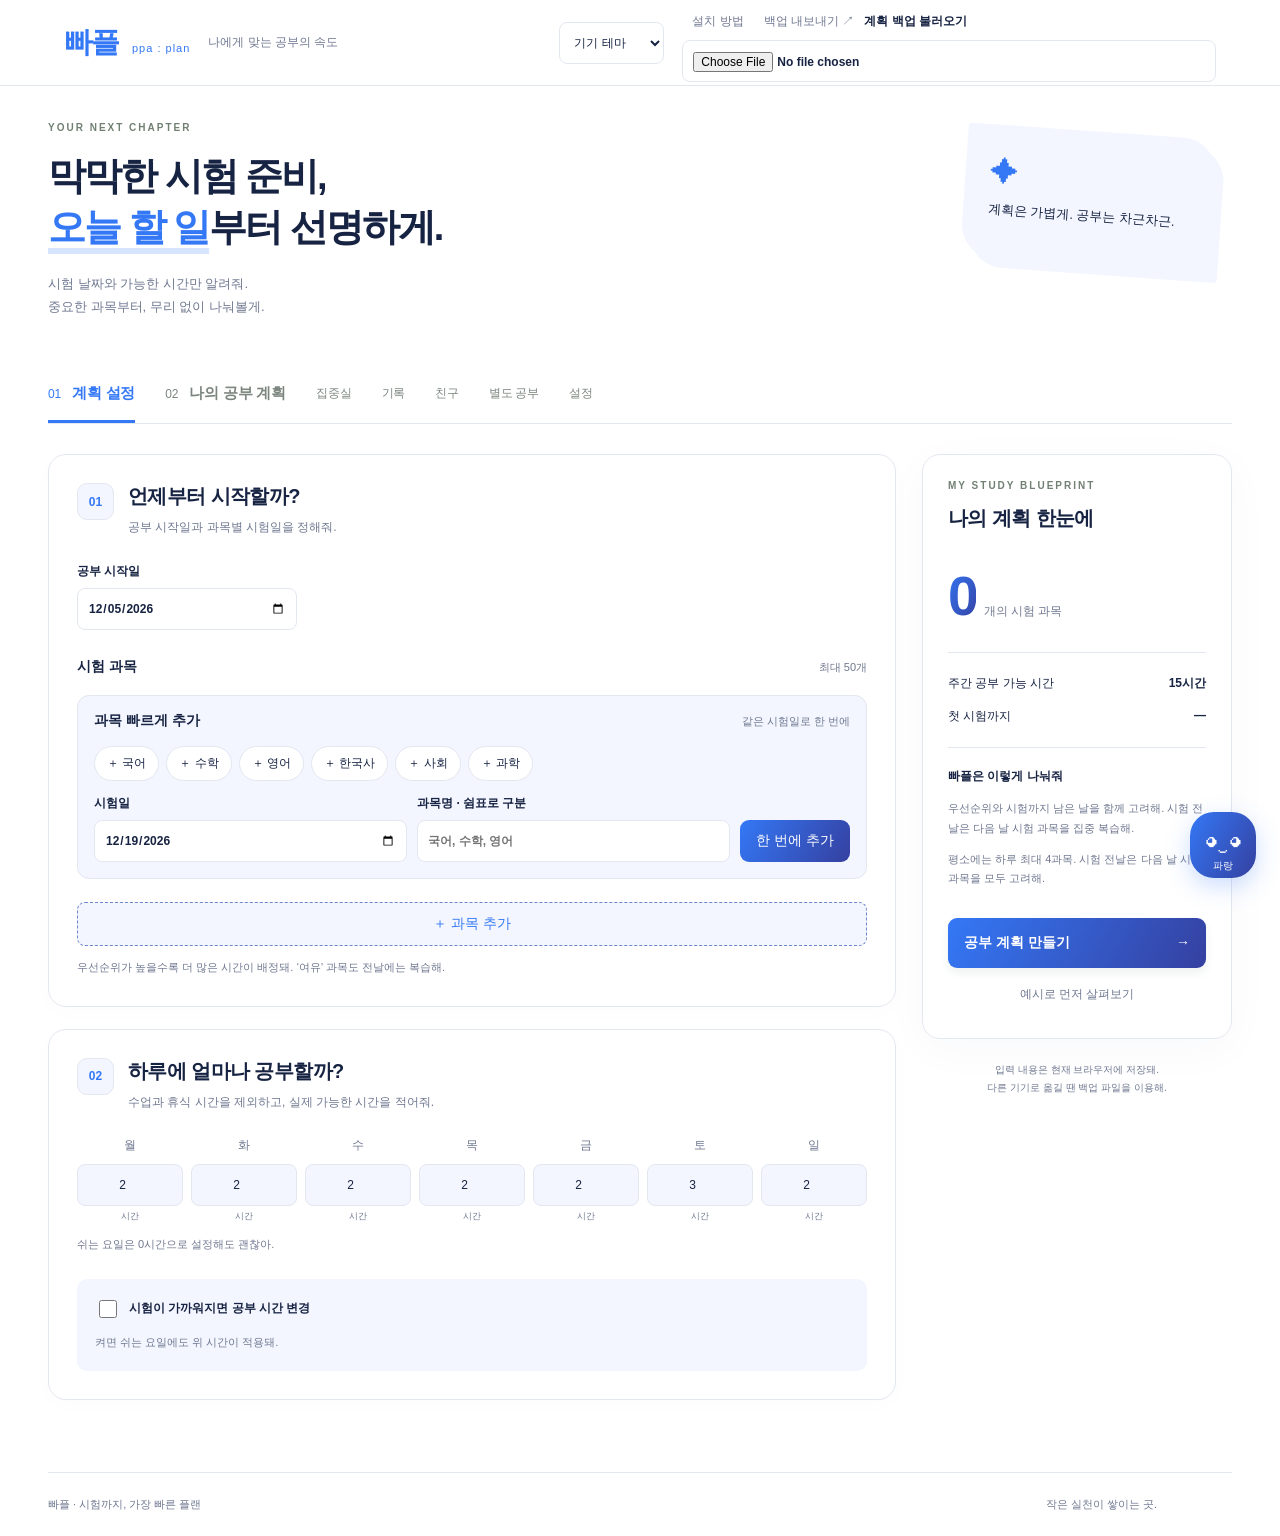
==== commit fee8fb8e: "feat(pwa): add install entry point and Android PNG icons" ====
--- a/public/index.html
+++ b/public/index.html
@@ -1 +1 @@
-<!doctype html><html lang="ko"><head><meta charset="UTF-8"><meta name="viewport" content="width=device-width,initial-scale=1"><meta name="theme-color" content="#245c48"><meta name="description" content="시험 일정과 공부할 수 있는 시간을 연결하는 나만의 자동 시험 플래너"><title>빠플 — 시험까지, 가장 빠른 플랜</title><link rel="stylesheet" href="style.css"><script src="engine.js" defer></script><script src="app.js" defer></script><script src="hub.js" defer></script><script src="daily.js" defer></script><link rel="stylesheet" href="hub.css"><link rel="manifest" href="/manifest.webmanifest"><link rel="apple-touch-icon" href="/favicon.svg"><link rel="stylesheet" href="/refined.css"><script src="/settings.js" defer></script><link rel="stylesheet" href="/cheer.css"><script src="/cheer.js" defer></script><link rel="stylesheet" href="/responsive.css"></head><body><header><a class="brand" href="#">빠플<span>ppa : plan</span></a><span class="tag">나에게 맞는 공부의 속도</span><select id="theme" aria-label="화면 테마"><option value="system">기기 테마</option><option value="light">라이트</option><option value="dark">다크</option></select><div class="backup-actions"><button id="backup" class="quiet">백업 내보내기 ↗</button><label class="backup-import">계획 백업 불러오기<input id="import" type="file" accept="application/json,.json" aria-label="계획 백업 파일 선택"></label></div></header><main><section class="intro"><div class="eyebrow">YOUR NEXT CHAPTER</div><h1>막막한 시험 준비,<br><em>오늘 할 일</em>부터 선명하게.</h1><p>시험 날짜와 가능한 시간만 알려줘.<br>중요한 과목부터, 무리 없이 나눠볼게.</p><div class="intro-note"><span>✦</span> 계획은 가볍게. 공부는 차근차근.</div></section><nav class="tabs" aria-label="화면 선택"><button id="setupTab" class="active">01 <b>계획 설정</b></button><button id="planTab">02 <b>나의 공부 계획</b></button><button data-hub="focus">집중실</button><button data-hub="records">기록</button><button data-hub="friends">친구</button><button data-hub="independent">별도 공부</button><button data-hub="settings">설정</button><button id="petButton" aria-label="파랑의 응원 보기">◕‿◕<small>파랑</small></button><span id="saveStatus">이 기기에 자동 저장</span></nav><div id="message" role="status" aria-live="polite"></div><section id="setup"><form id="form" novalidate><div class="layout"><div class="fields"><article class="card"><div class="section-title"><span>01</span><div><h2>언제부터 시작할까?</h2><p>공부 시작일과 과목별 시험일을 정해줘.</p></div></div><label class="start">공부 시작일<input id="start" type="date" required></label><div class="row-head"><h3>시험 과목</h3><span>최대 50개</span></div><div class="quick-entry"><div class="row-head"><h3>과목 빠르게 추가</h3><span>같은 시험일로 한 번에</span></div><div id="subjectChips"></div><div class="hub-row"><label>시험일<input id="quickDate" type="date"></label><label>과목명 · 쉼표로 구분<input id="quickNames" placeholder="국어, 수학, 영어" maxlength="500"></label><button type="button" id="quickAdd" class="hub-action">한 번에 추가</button></div></div><div id="subjects"></div><button type="button" id="add" class="add">＋ 과목 추가</button><p class="hint">우선순위가 높을수록 더 많은 시간이 배정돼. ‘여유’ 과목도 전날에는 복습해.</p></article><article class="card"><div class="section-title"><span>02</span><div><h2>하루에 얼마나 공부할까?</h2><p>수업과 휴식 시간을 제외하고, 실제 가능한 시간을 적어줘.</p></div></div><div class="hours" id="hours"></div><p class="hint">쉬는 요일은 0시간으로 설정해도 괜찮아.</p><div class="close-box"><label class="toggle"><input id="closeEnabled" type="checkbox"> 시험이 가까워지면 공부 시간 변경</label><div id="closeFields"><label class="close-field">시험 <input id="threshold" type="number" min="1" max="30" step="1" aria-label="임박 기준 일수">일 전부터</label><label class="close-field">하루 <input id="closeHours" type="number" min="0" max="24" step="0.25" aria-label="임박 시 공부 시간">시간</label></div><p class="hint">켜면 쉬는 요일에도 위 시간이 적용돼.</p></div></article></div><aside><div class="summary"><div class="eyebrow">MY STUDY BLUEPRINT</div><h2>나의 계획 한눈에</h2><div class="summary-number"><strong id="count">0</strong><span>개의 시험 과목</span></div><dl><div><dt>주간 공부 가능 시간</dt><dd id="weekly">0시간</dd></div><div><dt>첫 시험까지</dt><dd id="until">—</dd></div></dl><div class="rule"><b>빠플은 이렇게 나눠줘</b><p>우선순위와 시험까지 남은 날을 함께 고려해. 시험 전날은 다음 날 시험 과목을 집중 복습해.</p><p>평소에는 하루 최대 4과목. 시험 전날은 다음 날 시험 과목을 모두 고려해.</p></div><button class="primary" type="submit">공부 계획 만들기 <span>→</span></button><button id="demo" class="quiet full" type="button">예시로 먼저 살펴보기</button></div><p class="privacy">입력 내용은 현재 브라우저에 저장돼.<br>다른 기기로 옮길 땐 백업 파일을 이용해.</p></aside></div></form></section><section id="result" hidden><div class="result-heading"><div><div class="eyebrow">ONE DAY AT A TIME</div><h2>이제, 한 칸씩 채워가자.</h2><p id="resultSub"></p></div><button id="edit" class="outline">설정 수정</button></div><div id="stats" class="stats"></div><div class="plan-layout"><article class="card calendar"><div class="calendar-head"><button id="prev" aria-label="이전 달">←</button><h3 id="month"></h3><button id="next" aria-label="다음 달">→</button></div><div class="weekdays"><span>일</span><span>월</span><span>화</span><span>수</span><span>목</span><span>금</span><span>토</span></div><div id="calendar"></div><div class="legend"><span>● 공부 계획</span><span>◇ 시험</span><span>✓ 완료</span></div></article><article class="card day-detail" id="detail"></article></div><article class="card insights"><h3>계획을 잘 활용하려면</h3><div id="insights"></div></article><button id="csv" class="outline">전체 계획 CSV 다운로드 ↓</button></section><section id="hub" hidden></section><section id="petPanel" hidden><div class="pet-head"><b>파랑의 한마디</b><button id="petClose">닫기</button></div><div class="pet-character">◕‿◕</div><div id="petTip" aria-live="polite"></div><button id="nextTip" class="outline">다른 한마디 ↻</button></section><button id="liveTimer" hidden aria-label="진행 중인 타이머 열기"><b></b><span></span></button><footer>빠플 · 시험까지, 가장 빠른 플랜 <span>작은 실천이 쌓이는 곳.</span></footer></main></body></html>
+<!doctype html><html lang="ko"><head><meta charset="UTF-8"><meta name="viewport" content="width=device-width,initial-scale=1"><meta name="theme-color" content="#3457ed"><meta name="description" content="시험 일정과 공부할 수 있는 시간을 연결하는 나만의 자동 시험 플래너"><title>빠플 — 시험까지, 가장 빠른 플랜</title><link rel="stylesheet" href="style.css"><script src="engine.js" defer></script><script src="app.js" defer></script><script src="hub.js" defer></script><script src="daily.js" defer></script><link rel="stylesheet" href="hub.css"><link rel="manifest" href="/manifest.webmanifest"><link rel="apple-touch-icon" href="/icon-192.png"><link rel="icon" type="image/png" href="/icon-192.png"><link rel="stylesheet" href="/refined.css"><script src="/settings.js" defer></script><script src="/pwa-install.js" defer></script><link rel="stylesheet" href="/cheer.css"><script src="/cheer.js" defer></script><link rel="stylesheet" href="/responsive.css"></head><body><header><a class="brand" href="#">빠플<span>ppa : plan</span></a><span class="tag">나에게 맞는 공부의 속도</span><select id="theme" aria-label="화면 테마"><option value="system">기기 테마</option><option value="light">라이트</option><option value="dark">다크</option></select><div class="backup-actions"><button id="installApp" class="quiet install-app" type="button">설치 방법</button><button id="backup" class="quiet">백업 내보내기 ↗</button><label class="backup-import">계획 백업 불러오기<input id="import" type="file" accept="application/json,.json" aria-label="계획 백업 파일 선택"></label></div></header><dialog id="installGuide" class="install-guide" aria-labelledby="installTitle"><h2 id="installTitle">빠플을 앱으로 사용하기</h2><p id="installInstructions"></p><p class="install-note">홈 화면에 추가하면 일반 앱처럼 실행할 수 있어. 인터넷 연결이 필요한 기능과 친구·알림 기능은 네트워크 및 권한 설정의 영향을 받아.</p><button id="installClose" type="button" class="outline">닫기</button></dialog><main><section class="intro"><div class="eyebrow">YOUR NEXT CHAPTER</div><h1>막막한 시험 준비,<br><em>오늘 할 일</em>부터 선명하게.</h1><p>시험 날짜와 가능한 시간만 알려줘.<br>중요한 과목부터, 무리 없이 나눠볼게.</p><div class="intro-note"><span>✦</span> 계획은 가볍게. 공부는 차근차근.</div></section><nav class="tabs" aria-label="화면 선택"><button id="setupTab" class="active">01 <b>계획 설정</b></button><button id="planTab">02 <b>나의 공부 계획</b></button><button data-hub="focus">집중실</button><button data-hub="records">기록</button><button data-hub="friends">친구</button><button data-hub="independent">별도 공부</button><button data-hub="settings">설정</button><button id="petButton" aria-label="파랑의 응원 보기">◕‿◕<small>파랑</small></button><span id="saveStatus">이 기기에 자동 저장</span></nav><div id="message" role="status" aria-live="polite"></div><section id="setup"><form id="form" novalidate><div class="layout"><div class="fields"><article class="card"><div class="section-title"><span>01</span><div><h2>언제부터 시작할까?</h2><p>공부 시작일과 과목별 시험일을 정해줘.</p></div></div><label class="start">공부 시작일<input id="start" type="date" required></label><div class="row-head"><h3>시험 과목</h3><span>최대 50개</span></div><div class="quick-entry"><div class="row-head"><h3>과목 빠르게 추가</h3><span>같은 시험일로 한 번에</span></div><div id="subjectChips"></div><div class="hub-row"><label>시험일<input id="quickDate" type="date"></label><label>과목명 · 쉼표로 구분<input id="quickNames" placeholder="국어, 수학, 영어" maxlength="500"></label><button type="button" id="quickAdd" class="hub-action">한 번에 추가</button></div></div><div id="subjects"></div><button type="button" id="add" class="add">＋ 과목 추가</button><p class="hint">우선순위가 높을수록 더 많은 시간이 배정돼. ‘여유’ 과목도 전날에는 복습해.</p></article><article class="card"><div class="section-title"><span>02</span><div><h2>하루에 얼마나 공부할까?</h2><p>수업과 휴식 시간을 제외하고, 실제 가능한 시간을 적어줘.</p></div></div><div class="hours" id="hours"></div><p class="hint">쉬는 요일은 0시간으로 설정해도 괜찮아.</p><div class="close-box"><label class="toggle"><input id="closeEnabled" type="checkbox"> 시험이 가까워지면 공부 시간 변경</label><div id="closeFields"><label class="close-field">시험 <input id="threshold" type="number" min="1" max="30" step="1" aria-label="임박 기준 일수">일 전부터</label><label class="close-field">하루 <input id="closeHours" type="number" min="0" max="24" step="0.25" aria-label="임박 시 공부 시간">시간</label></div><p class="hint">켜면 쉬는 요일에도 위 시간이 적용돼.</p></div></article></div><aside><div class="summary"><div class="eyebrow">MY STUDY BLUEPRINT</div><h2>나의 계획 한눈에</h2><div class="summary-number"><strong id="count">0</strong><span>개의 시험 과목</span></div><dl><div><dt>주간 공부 가능 시간</dt><dd id="weekly">0시간</dd></div><div><dt>첫 시험까지</dt><dd id="until">—</dd></div></dl><div class="rule"><b>빠플은 이렇게 나눠줘</b><p>우선순위와 시험까지 남은 날을 함께 고려해. 시험 전날은 다음 날 시험 과목을 집중 복습해.</p><p>평소에는 하루 최대 4과목. 시험 전날은 다음 날 시험 과목을 모두 고려해.</p></div><button class="primary" type="submit">공부 계획 만들기 <span>→</span></button><button id="demo" class="quiet full" type="button">예시로 먼저 살펴보기</button></div><p class="privacy">입력 내용은 현재 브라우저에 저장돼.<br>다른 기기로 옮길 땐 백업 파일을 이용해.</p></aside></div></form></section><section id="result" hidden><div class="result-heading"><div><div class="eyebrow">ONE DAY AT A TIME</div><h2>이제, 한 칸씩 채워가자.</h2><p id="resultSub"></p></div><button id="edit" class="outline">설정 수정</button></div><div id="stats" class="stats"></div><div class="plan-layout"><article class="card calendar"><div class="calendar-head"><button id="prev" aria-label="이전 달">←</button><h3 id="month"></h3><button id="next" aria-label="다음 달">→</button></div><div class="weekdays"><span>일</span><span>월</span><span>화</span><span>수</span><span>목</span><span>금</span><span>토</span></div><div id="calendar"></div><div class="legend"><span>● 공부 계획</span><span>◇ 시험</span><span>✓ 완료</span></div></article><article class="card day-detail" id="detail"></article></div><article class="card insights"><h3>계획을 잘 활용하려면</h3><div id="insights"></div></article><button id="csv" class="outline">전체 계획 CSV 다운로드 ↓</button></section><section id="hub" hidden></section><section id="petPanel" hidden><div class="pet-head"><b>파랑의 한마디</b><button id="petClose">닫기</button></div><div class="pet-character">◕‿◕</div><div id="petTip" aria-live="polite"></div><button id="nextTip" class="outline">다른 한마디 ↻</button></section><button id="liveTimer" hidden aria-label="진행 중인 타이머 열기"><b></b><span></span></button><footer>빠플 · 시험까지, 가장 빠른 플랜 <span>작은 실천이 쌓이는 곳.</span></footer></main></body></html>
